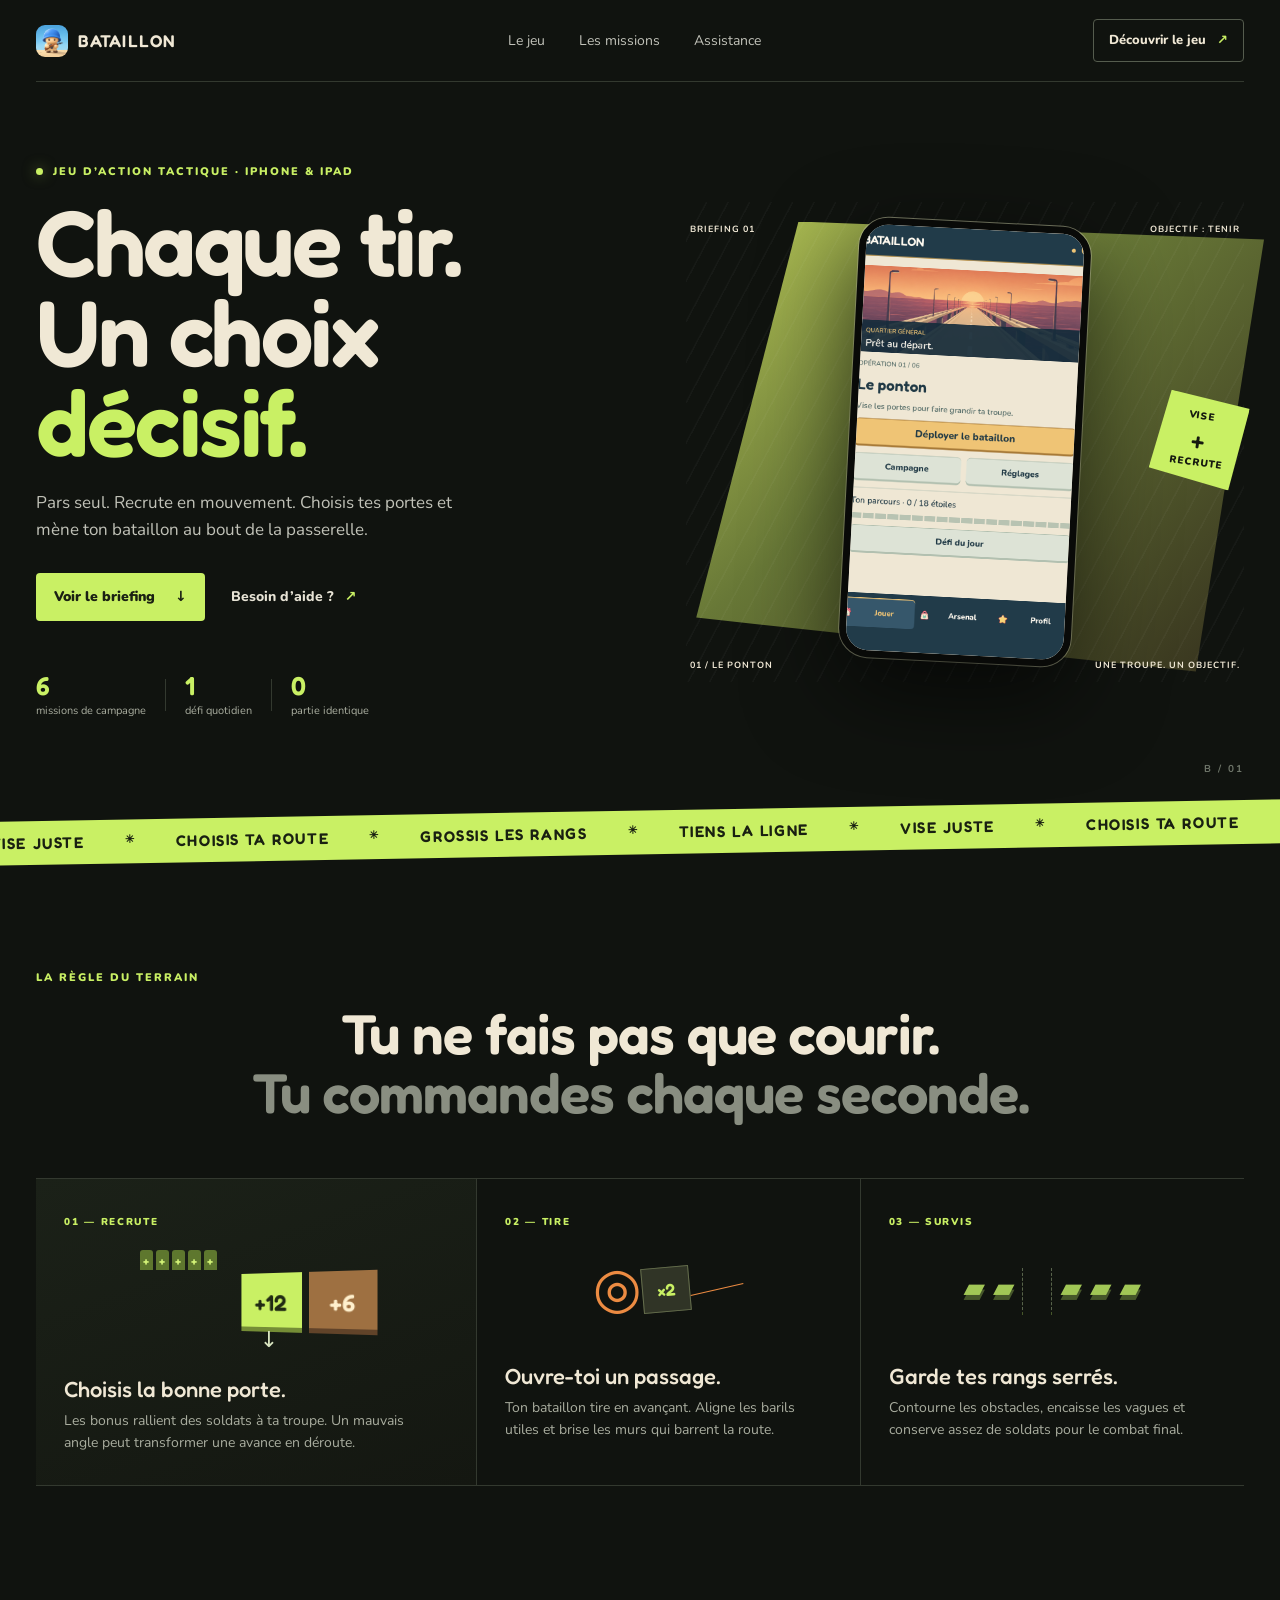
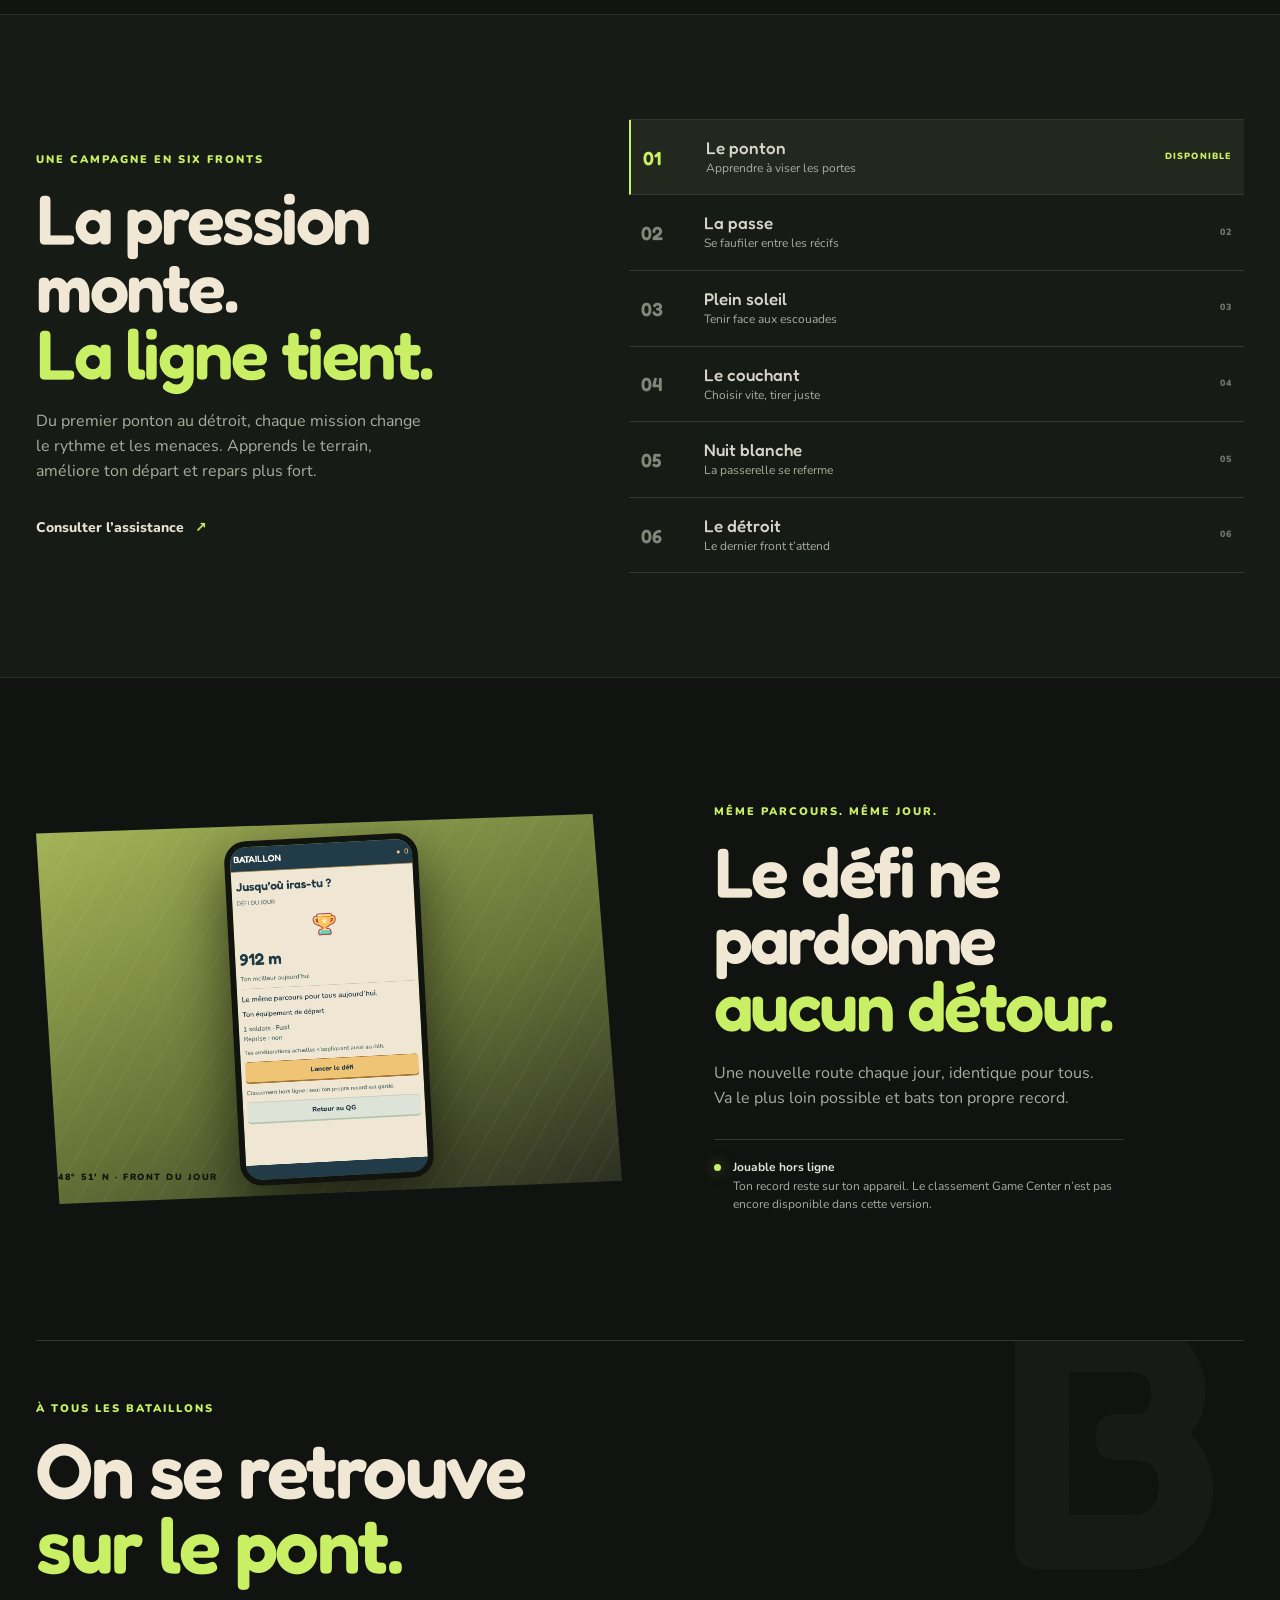
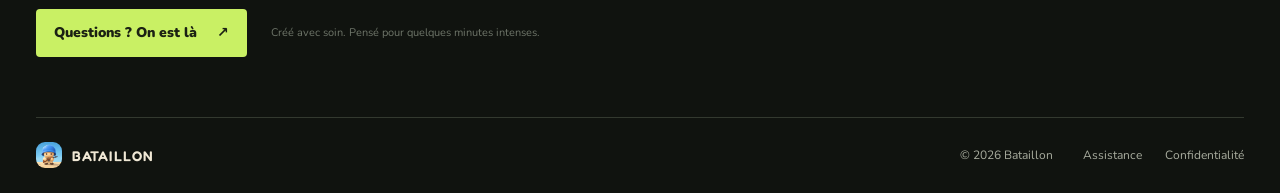
==== index.html @ bc26bb6e "Publie le site public Bataillon" ====
<!doctype html>
<html lang="fr">
<head>
  <meta charset="utf-8">
  <meta name="viewport" content="width=device-width, initial-scale=1">
  <meta name="theme-color" content="#10130f">
  <meta name="description" content="Bataillon : un jeu d’action tactique où chaque tir change la taille de ta troupe. Vise les portes, évite les murs et mène ton bataillon jusqu’au bout.">
  <title>Bataillon — Chaque tir compte</title>
  <link rel="icon" href="assets/icone.png">
  <link rel="stylesheet" href="styles.css">
</head>
<body>
  <header class="site-header wrap">
    <a class="brand" href="./" aria-label="Bataillon, accueil"><img src="assets/icone.png" alt=""><span>BATAILLON</span></a>
    <nav class="main-nav" aria-label="Navigation principale">
      <a href="#jeu">Le jeu</a><a href="#missions">Les missions</a><a href="assistance/">Assistance</a>
    </nav>
    <a class="nav-cta" href="#jeu">Découvrir le jeu <span aria-hidden="true">↗</span></a>
  </header>

  <main>
    <section class="hero wrap" aria-labelledby="hero-title">
      <div class="hero-copy">
        <p class="eyebrow"><span class="live-dot"></span> Jeu d’action tactique · iPhone & iPad</p>
        <h1 id="hero-title">Chaque tir.<br>Un choix <em>décisif.</em></h1>
        <p class="hero-intro">Pars seul. Recrute en mouvement. Choisis tes portes et mène ton bataillon au bout de la passerelle.</p>
        <div class="hero-actions"><a class="button button-primary" href="#jeu">Voir le briefing <span aria-hidden="true">↓</span></a><a class="text-link" href="assistance/">Besoin d’aide ? <span aria-hidden="true">↗</span></a></div>
        <div class="hero-stats" aria-label="Caractéristiques du jeu"><div><strong>6</strong><span>missions de campagne</span></div><i></i><div><strong>1</strong><span>défi quotidien</span></div><i></i><div><strong>0</strong><span>partie identique</span></div></div>
      </div>
      <div class="hero-art" aria-label="Aperçu du quartier général de Bataillon">
        <div class="art-backdrop"></div><div class="art-label"><span>BRIEFING 01</span><span>OBJECTIF : TENIR</span></div>
        <div class="phone-frame"><img src="assets/qg.png" alt="Écran du quartier général : mission, progression et bouton de déploiement"></div>
        <div class="art-stamp"><span>VISE</span><b>+</b><span>RECRUTE</span></div>
        <div class="art-caption"><span>01 / LE PONTON</span><span>UNE TROUPE. UN OBJECTIF.</span></div>
      </div>
      <span class="hero-index" aria-hidden="true">B / 01</span>
    </section>

    <section class="marquee" aria-label="Les mécaniques de Bataillon"><div class="marquee-track"><span>VISE JUSTE</span><b>✳</b><span>CHOISIS TA ROUTE</span><b>✳</b><span>GROSSIS LES RANGS</span><b>✳</b><span>TIENS LA LIGNE</span><b>✳</b><span>VISE JUSTE</span><b>✳</b><span>CHOISIS TA ROUTE</span><b>✳</b></div></section>

    <section class="game-section wrap" id="jeu">
      <div class="section-heading"><p class="eyebrow">La règle du terrain</p><h2>Tu ne fais pas que courir.<br><span>Tu commandes chaque seconde.</span></h2></div>
      <div class="mechanic-grid">
        <article class="mechanic mechanic-large"><span class="mechanic-number">01 — RECRUTE</span><div class="door-diagram" aria-hidden="true"><div class="soldier-row"><b>+</b><b>+</b><b>+</b><b>+</b><b>+</b></div><div class="door-pair"><span>+12</span><span>+6</span></div><div class="path-arrow">↓</div></div><h3>Choisis la bonne porte.</h3><p>Les bonus rallient des soldats à ta troupe. Un mauvais angle peut transformer une avance en déroute.</p></article>
        <article class="mechanic"><span class="mechanic-number">02 — TIRE</span><div class="target-illustration" aria-hidden="true"><div class="reticle">◎</div><div class="target-barrel">×2</div><span class="shot-line"></span></div><h3>Ouvre-toi un passage.</h3><p>Ton bataillon tire en avançant. Aligne les barils utiles et brise les murs qui barrent la route.</p></article>
        <article class="mechanic"><span class="mechanic-number">03 — SURVIS</span><div class="formation-illustration" aria-hidden="true"><span>▰</span><span>▰</span><span class="formation-gap"></span><span>▰</span><span>▰</span><span>▰</span></div><h3>Garde tes rangs serrés.</h3><p>Contourne les obstacles, encaisse les vagues et conserve assez de soldats pour le combat final.</p></article>
      </div>
    </section>

    <section class="campaign-section" id="missions">
      <div class="wrap campaign-layout"><div><p class="eyebrow">Une campagne en six fronts</p><h2>La pression monte.<br><em>La ligne tient.</em></h2><p class="campaign-lead">Du premier ponton au détroit, chaque mission change le rythme et les menaces. Apprends le terrain, améliore ton départ et repars plus fort.</p><a class="text-link" href="assistance/">Consulter l’assistance <span aria-hidden="true">↗</span></a></div>
        <ol class="mission-list"><li class="mission active"><span class="mission-count">01</span><span class="mission-info"><strong>Le ponton</strong><small>Apprendre à viser les portes</small></span><span class="mission-mark">DISPONIBLE</span></li><li class="mission"><span class="mission-count">02</span><span class="mission-info"><strong>La passe</strong><small>Se faufiler entre les récifs</small></span><span class="mission-mark">02</span></li><li class="mission"><span class="mission-count">03</span><span class="mission-info"><strong>Plein soleil</strong><small>Tenir face aux escouades</small></span><span class="mission-mark">03</span></li><li class="mission"><span class="mission-count">04</span><span class="mission-info"><strong>Le couchant</strong><small>Choisir vite, tirer juste</small></span><span class="mission-mark">04</span></li><li class="mission"><span class="mission-count">05</span><span class="mission-info"><strong>Nuit blanche</strong><small>La passerelle se referme</small></span><span class="mission-mark">05</span></li><li class="mission"><span class="mission-count">06</span><span class="mission-info"><strong>Le détroit</strong><small>Le dernier front t’attend</small></span><span class="mission-mark">06</span></li></ol>
      </div>
    </section>

    <section class="daily-section wrap"><div class="daily-art"><img src="assets/defi.png" alt="Préparation du défi quotidien de Bataillon"><span class="daily-coordinate">48° 51′ N · FRONT DU JOUR</span></div><div class="daily-copy"><p class="eyebrow">Même parcours. Même jour.</p><h2>Le défi ne pardonne<br><em>aucun détour.</em></h2><p>Une nouvelle route chaque jour, identique pour tous. Va le plus loin possible et bats ton propre record.</p><div class="offline-note"><span class="status-mark"></span><span><strong>Jouable hors ligne</strong><br>Ton record reste sur ton appareil. Le classement Game Center n’est pas encore disponible dans cette version.</span></div></div></section>

    <section class="closing wrap"><p class="eyebrow">À tous les bataillons</p><h2>On se retrouve<br><em>sur le pont.</em></h2><div class="closing-links"><a class="button button-primary" href="assistance/">Questions ? On est là <span aria-hidden="true">↗</span></a><span>Créé avec soin. Pensé pour quelques minutes intenses.</span></div><div class="closing-mark" aria-hidden="true">B</div></section>
  </main>

  <footer class="site-footer wrap"><a class="brand" href="./"><img src="assets/icone.png" alt=""><span>BATAILLON</span></a><span class="copyright">© <span id="year">2026</span> Bataillon</span><nav aria-label="Liens légaux"><a href="assistance/">Assistance</a><a href="confidentialite/">Confidentialité</a></nav></footer>
  <script>document.getElementById('year').textContent=new Date().getFullYear();</script>
</body>
</html>
---- styles.css ----
@font-face{font-family:Fredoka;src:url('assets/Fredoka.ttf') format('truetype');font-display:swap} @font-face{font-family:Nunito;src:url('assets/Nunito.ttf') format('truetype');font-display:swap}
:root{color-scheme:dark;--bg:#10130f;--panel:#191d17;--panel-2:#22271f;--cream:#f0e8d5;--muted:#a9ad9f;--dim:#6e7569;--lime:#c9f064;--orange:#ec8b42;--line:#33392f;--display:Fredoka,'Arial Rounded MT Bold',sans-serif;--body:Nunito,system-ui,sans-serif}*{box-sizing:border-box}html{scroll-behavior:smooth;scroll-padding-top:90px}body{margin:0;background:var(--bg);color:var(--cream);font:16px/1.55 var(--body);overflow-x:hidden}a{color:inherit;text-decoration:none}img{max-width:100%;display:block}.wrap{width:min(1240px,calc(100% - 72px));margin-inline:auto}.site-header{height:82px;display:flex;align-items:center;justify-content:space-between;border-bottom:1px solid var(--line)}.brand{display:inline-flex;gap:10px;align-items:center;font:600 17px var(--display);letter-spacing:1.1px}.brand img{width:32px;height:32px;object-fit:cover;border-radius:9px}.main-nav{display:flex;gap:34px;color:#c1c2b9;font-size:14px}.main-nav a,.site-footer nav a{transition:color .18s}.main-nav a:hover,.site-footer nav a:hover{color:var(--lime)}.nav-cta{border:1px solid #555c4e;border-radius:4px;padding:10px 15px;font-size:13px;font-weight:800}.nav-cta span,.text-link span{color:var(--lime);padding-left:7px}.hero{min-height:640px;padding-block:70px 80px;position:relative;display:grid;grid-template-columns:1fr .92fr;align-items:center;gap:44px}.hero-copy{position:relative;z-index:2;padding-block:12px}.eyebrow{margin:0 0 18px;color:var(--lime);font-size:11px;line-height:1.4;font-weight:900;letter-spacing:2px;text-transform:uppercase;display:flex;align-items:center;gap:10px}.live-dot,.status-mark{width:7px;height:7px;border-radius:50%;display:inline-block;background:var(--lime);box-shadow:0 0 14px #c9f06480}.hero h1,.campaign-layout h2,.daily-copy h2,.closing h2{margin:0;font:600 clamp(60px,7.3vw,100px)/.96 var(--display);letter-spacing:-2.5px}.hero h1 em,.campaign-layout h2 em,.daily-copy h2 em,.closing h2 em{color:var(--lime);font-style:normal}.hero-intro{max-width:460px;margin:24px 0 0;color:#c1c2b8;font-size:17px}.hero-actions{display:flex;align-items:center;gap:26px;margin-top:30px}.button{min-height:48px;padding:0 18px;display:inline-flex;align-items:center;justify-content:center;gap:20px;border-radius:4px;font-weight:900;font-size:14px;transition:transform .18s,background .18s}.button:active,.nav-cta:active{transform:translateY(1px) scale(.99)}.button-primary{background:var(--lime);color:#1b2113}.button-primary:hover{background:#dcff86}.text-link{font-size:14px;font-weight:800;color:#e7e3d5}.hero-stats{display:flex;align-items:center;gap:19px;margin-top:49px}.hero-stats div{display:grid;gap:1px}.hero-stats strong{font:600 26px var(--display);color:var(--lime)}.hero-stats span{font-size:11px;color:var(--muted)}.hero-stats i{height:32px;width:1px;background:var(--line)}.hero-art{height:480px;position:relative;isolation:isolate;display:grid;place-items:center}.art-backdrop{position:absolute;inset:20px -20px 10px 10px;background:linear-gradient(138deg,#b8c857 0%,#687837 42%,#342f1d 100%);clip-path:polygon(18% 0,100% 4%,88% 100%,0 88%);z-index:-2}.hero-art:before{content:'';position:absolute;inset:0;background:repeating-linear-gradient(118deg,transparent 0 17px,#ffffff08 18px 19px);z-index:-1}.phone-frame{width:232px;height:440px;border:7px solid #090a08;border-radius:29px;overflow:hidden;transform:rotate(3deg);background:#efe8d7;box-shadow:0 30px 90px #0009,0 0 0 1px #d4d6af88}.phone-frame img{width:100%;height:100%;object-fit:cover;object-position:top}.art-label,.art-caption{position:absolute;left:4px;right:4px;display:flex;justify-content:space-between;font:700 9px/1 var(--body);letter-spacing:1px}.art-label{top:23px}.art-caption{bottom:12px}.art-stamp{position:absolute;right:-1px;top:40%;width:92px;height:92px;background:var(--lime);color:#15190f;transform:rotate(8deg);clip-path:polygon(13% 0,100% 9%,89% 100%,0 87%);display:grid;place-content:center;text-align:center;font-size:10px;font-weight:900;letter-spacing:1px}.art-stamp b{font:500 26px var(--display);line-height:1.2}.hero-index{position:absolute;bottom:35px;right:0;font:700 10px var(--body);letter-spacing:2px;color:var(--dim)}.marquee{overflow:hidden;background:var(--lime);color:#192011;padding:12px 0;transform:rotate(-1deg) scale(1.02)}.marquee-track{display:flex;justify-content:space-around;min-width:1000px;gap:35px;white-space:nowrap;font:600 15px var(--display);letter-spacing:1.4px}.marquee-track b{font-size:11px}.game-section{padding-block:116px 128px}.section-heading{text-align:center;margin-bottom:56px}.section-heading h2{margin:0;font:600 clamp(34px,5vw,56px)/1.06 var(--display);letter-spacing:-1px}.section-heading h2 span{color:#898e81}.mechanic-grid{display:grid;grid-template-columns:1.15fr 1fr 1fr;border-top:1px solid var(--line);border-bottom:1px solid var(--line)}.mechanic{padding:29px 28px 31px;border-right:1px solid var(--line);min-height:300px}.mechanic:last-child{border-right:0}.mechanic-large{background:linear-gradient(160deg,#1b2118,#141711)}.mechanic-number{color:var(--lime);font-size:10px;font-weight:900;letter-spacing:1.7px}.mechanic h3{font:500 22px/1.2 var(--display);margin:18px 0 8px}.mechanic p{margin:0;color:var(--muted);font-size:14px;max-width:340px}.door-diagram{height:112px;position:relative;display:flex;align-items:center;justify-content:center;gap:20px;margin:13px 0}.soldier-row{display:flex;gap:3px;align-self:flex-start;margin-top:4px}.soldier-row b{width:13px;height:20px;display:grid;place-items:center;background:#5e772e;color:#d1f176;font:600 12px var(--display);border-radius:3px 3px 0 0}.door-pair{height:61px;width:136px;display:flex;gap:7px;transform:perspective(90px) rotateY(-5deg)}.door-pair span{flex:1;display:grid;place-items:center;background:#c9f064;color:#202a13;font:600 23px var(--display);box-shadow:inset 0 -5px #758d36}.door-pair span+span{background:#9e7041;color:#fff0cd;box-shadow:inset 0 -5px #614329}.path-arrow{position:absolute;bottom:1px;left:51%;font-size:22px;color:#d9e5c0}.target-illustration{height:112px;display:flex;align-items:center;justify-content:center;position:relative}.reticle{font-size:56px;color:var(--orange)}.target-barrel{background:#303426;border:1px solid #646d4c;padding:11px 14px;color:var(--lime);font:600 17px var(--display);transform:rotate(-5deg)}.shot-line{width:54px;height:1px;background:var(--orange);transform:rotate(-13deg)}.formation-illustration{height:112px;display:flex;gap:8px;align-items:center;justify-content:center;color:#a1c756;font-size:28px}.formation-illustration span{filter:drop-shadow(0 5px 0 #46572a)}.formation-illustration .formation-gap{width:30px;height:42px;border-inline:1px dashed #58634c}.campaign-section{background:#171b15;border-block:1px solid #2b3026;padding-block:104px}.campaign-layout{display:grid;grid-template-columns:.9fr 1.1fr;gap:90px;align-items:center}.campaign-layout h2,.daily-copy h2{font-size:clamp(46px,5.7vw,70px)}.campaign-lead,.daily-copy>p:not(.eyebrow){max-width:400px;color:var(--muted);margin:22px 0}.campaign-layout .text-link{display:inline-block;margin-top:12px}.mission-list{list-style:none;margin:0;padding:0;border-top:1px solid var(--line)}.mission{display:grid;grid-template-columns:48px 1fr auto;align-items:center;gap:15px;padding:17px 12px;border-bottom:1px solid var(--line);color:#d6d4c8}.mission.active{background:#22281d;border-left:2px solid var(--lime)}.mission-count{font:600 19px var(--display);color:#818779}.mission.active .mission-count{color:var(--lime)}.mission-info{display:grid;gap:1px}.mission-info strong{font:500 17px var(--display)}.mission-info small{color:var(--muted);font-size:12px}.mission-mark{font-size:9px;font-weight:900;letter-spacing:1.1px;color:var(--dim)}.mission.active .mission-mark{color:var(--lime)}.daily-section{padding-block:126px;display:grid;grid-template-columns:1.05fr .95fr;gap:92px;align-items:center}.daily-art{height:390px;position:relative;background:linear-gradient(155deg,#a8b759,#687438 55%,#292a20);display:grid;place-items:center;overflow:hidden;clip-path:polygon(0 5%,95% 0,100% 94%,4% 100%)}.daily-art:before{content:'';position:absolute;inset:0;background:repeating-linear-gradient(120deg,transparent 0 21px,#ffffff0b 22px 23px)}.daily-art img{height:345px;width:194px;object-fit:cover;object-position:top;border:6px solid #11130e;border-radius:22px;transform:rotate(-3deg);box-shadow:0 22px 60px #0009}.daily-coordinate{position:absolute;left:22px;bottom:19px;color:#11160b;font-size:9px;font-weight:900;letter-spacing:1.5px}.daily-copy .offline-note{display:flex;gap:12px;max-width:410px;margin-top:28px;border-top:1px solid var(--line);padding-top:18px;font-size:12px;color:var(--muted)}.offline-note .status-mark{flex:none;margin-top:6px}.offline-note strong{color:#e3e2d8}.closing{position:relative;min-height:330px;overflow:hidden;padding-block:60px;border-top:1px solid var(--line)}.closing .eyebrow{margin-bottom:16px}.closing h2{font-size:clamp(48px,6.4vw,78px)}.closing-links{display:flex;align-items:center;gap:24px;margin-top:27px}.closing-links>span{font-size:11px;color:var(--dim)}.closing-mark{position:absolute;right:20px;top:-70px;font:600 360px/.9 var(--display);color:#ffffff08;pointer-events:none}.site-footer{min-height:76px;border-top:1px solid var(--line);display:flex;align-items:center;justify-content:space-between;color:var(--muted);font-size:12px}.site-footer .brand{color:var(--cream);font-size:14px}.site-footer .brand img{width:26px;height:26px}.site-footer nav{display:flex;gap:23px}.copyright{margin-left:auto;margin-right:30px}
@media(max-width:900px){.wrap{width:min(100% - 44px,680px)}.hero{grid-template-columns:1fr .8fr;gap:18px;min-height:570px;padding-block:62px}.hero h1{font-size:clamp(54px,9vw,80px)}.hero-art{height:410px}.phone-frame{height:385px;width:204px}.campaign-layout,.daily-section{gap:42px}.mechanic{padding-inline:18px}}
@media(max-width:640px){.wrap{width:calc(100% - 36px)}.site-header{height:70px}.brand{font-size:15px}.brand img{width:29px;height:29px}.main-nav{display:none}.nav-cta{padding:9px 11px;font-size:11px}.hero{grid-template-columns:1fr;gap:28px;padding-block:52px 60px}.hero h1{font-size:clamp(61px,14vw,85px)}.hero-intro{font-size:15px;max-width:370px}.hero-stats{margin-top:33px;gap:13px}.hero-stats strong{font-size:23px}.hero-stats span{font-size:9px}.hero-art{height:355px;margin-inline:4px 12px}.phone-frame{height:334px;width:176px;border-width:6px;border-radius:23px}.art-backdrop{inset:13px -8px 8px}.art-stamp{width:76px;height:76px;right:-7px}.art-label,.art-caption{font-size:8px}.hero-index{bottom:13px}.marquee{padding:10px 0}.marquee-track{justify-content:flex-start;gap:23px;font-size:13px}.game-section{padding-block:84px 88px}.section-heading{text-align:left;margin-bottom:34px}.section-heading h2{font-size:39px}.mechanic-grid{grid-template-columns:1fr;border-bottom:0}.mechanic{min-height:0;border-right:0;border-bottom:1px solid var(--line);padding:22px 20px}.mechanic-large{margin-bottom:0}.door-diagram,.target-illustration,.formation-illustration{height:90px;margin:8px 0}.mechanic h3{margin-top:12px}.campaign-section{padding-block:74px}.campaign-layout,.daily-section{grid-template-columns:1fr;gap:38px}.campaign-layout h2,.daily-copy h2{font-size:53px}.campaign-lead{font-size:14px}.mission{grid-template-columns:37px 1fr auto;gap:9px;padding:14px 7px}.mission-info strong{font-size:15px}.mission-info small{font-size:10px}.mission-mark{font-size:8px}.daily-section{padding-block:77px}.daily-art{height:340px}.daily-art img{height:300px;width:169px}.daily-copy>p:not(.eyebrow){font-size:14px}.closing{min-height:290px;padding-block:48px}.closing h2{font-size:60px}.closing-links{align-items:flex-start;flex-direction:column;gap:12px}.closing-mark{font-size:240px;right:-10px;top:6px}.site-footer{padding-block:17px;display:grid;grid-template-columns:1fr auto;gap:13px}.copyright{grid-column:1;grid-row:2;margin:0}.site-footer nav{grid-column:2;grid-row:1/3;flex-direction:column;gap:8px;text-align:right}}
@media(prefers-reduced-motion:reduce){html{scroll-behavior:auto}*,*:before,*:after{transition-duration:.01ms!important;animation-duration:.01ms!important}}
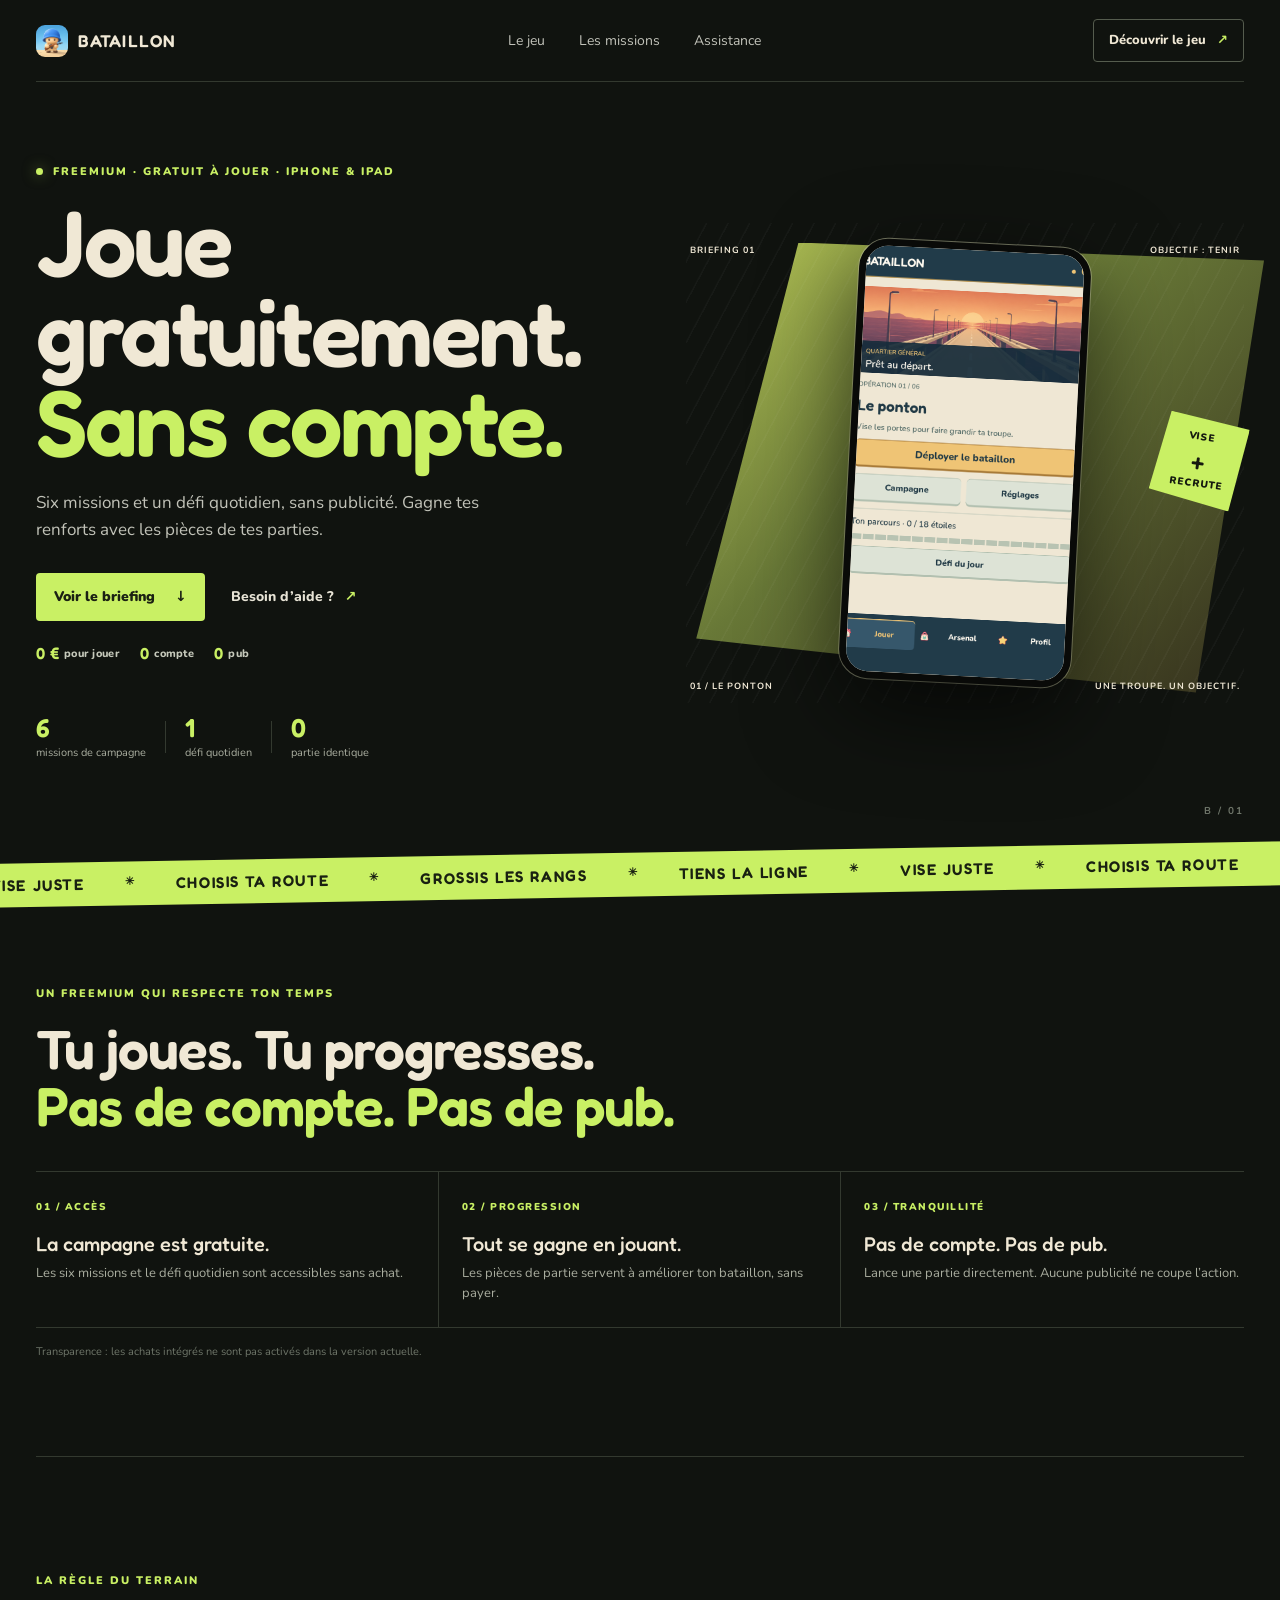
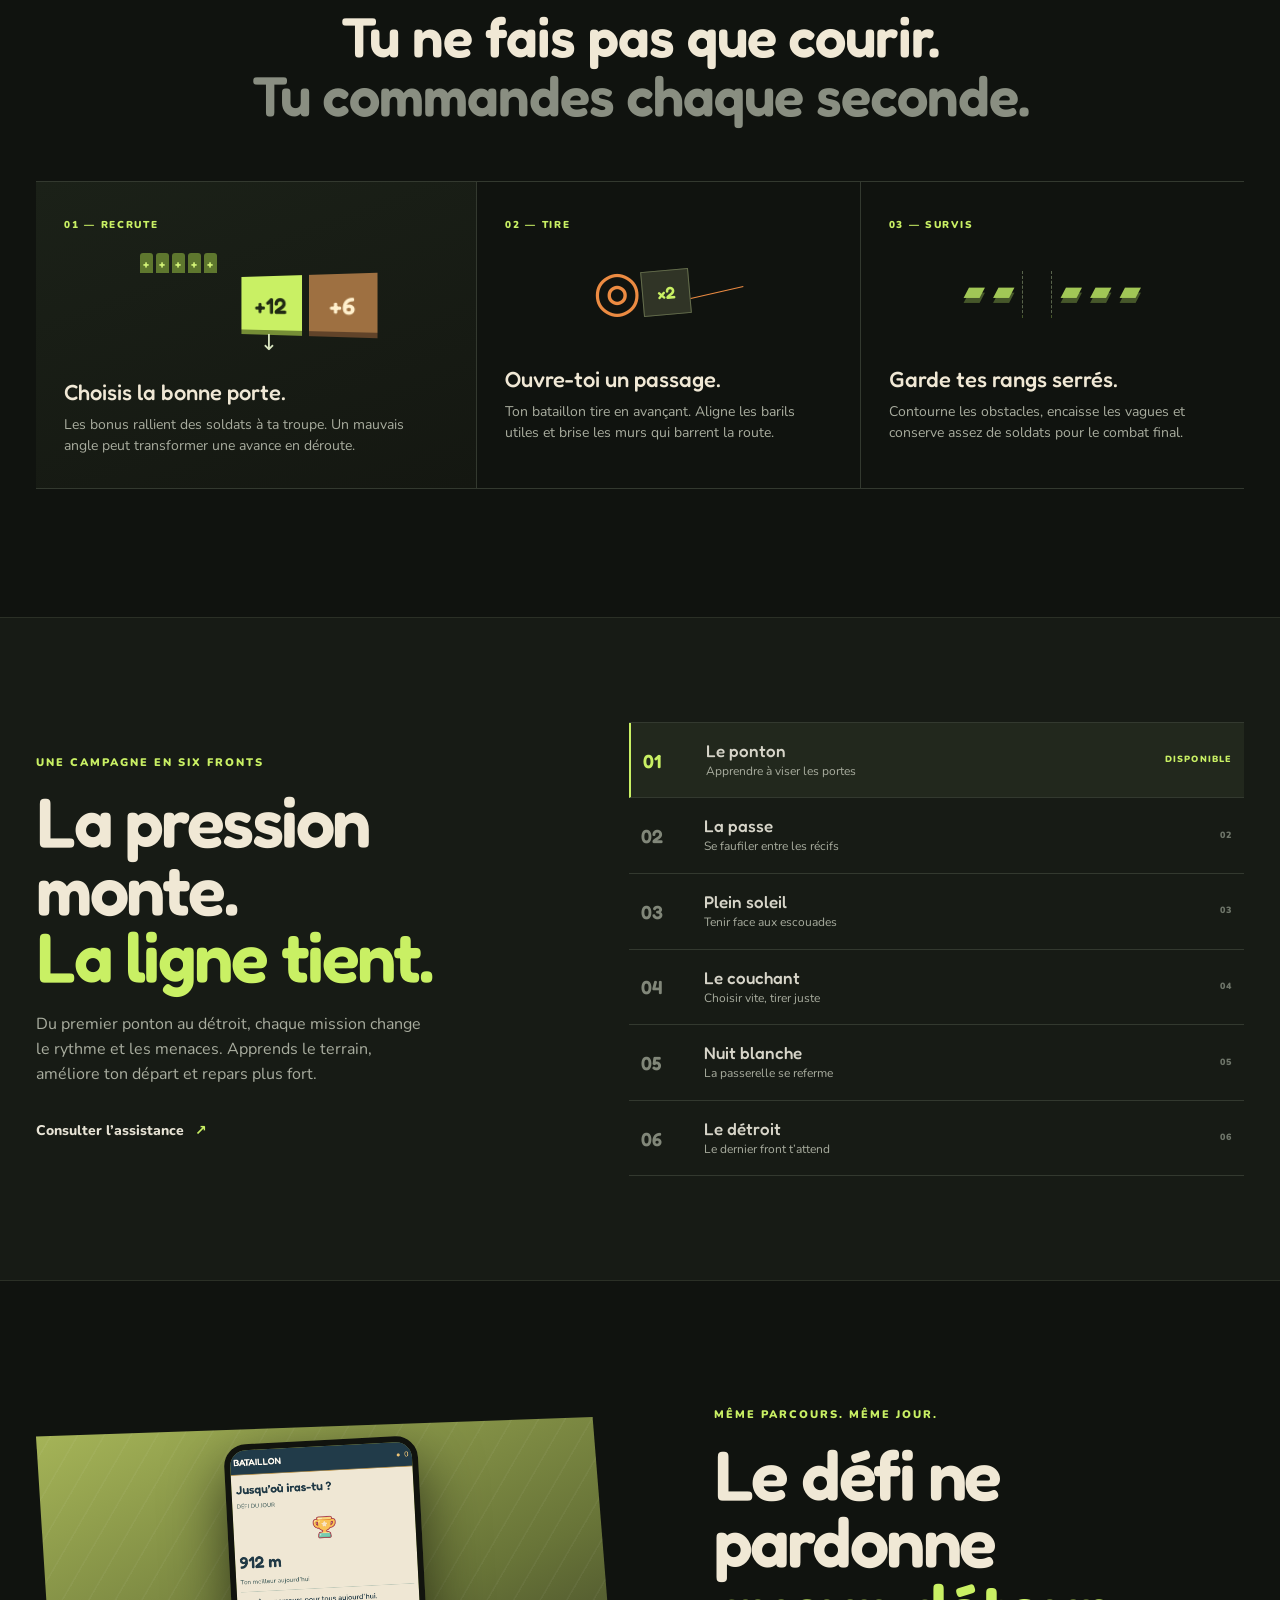
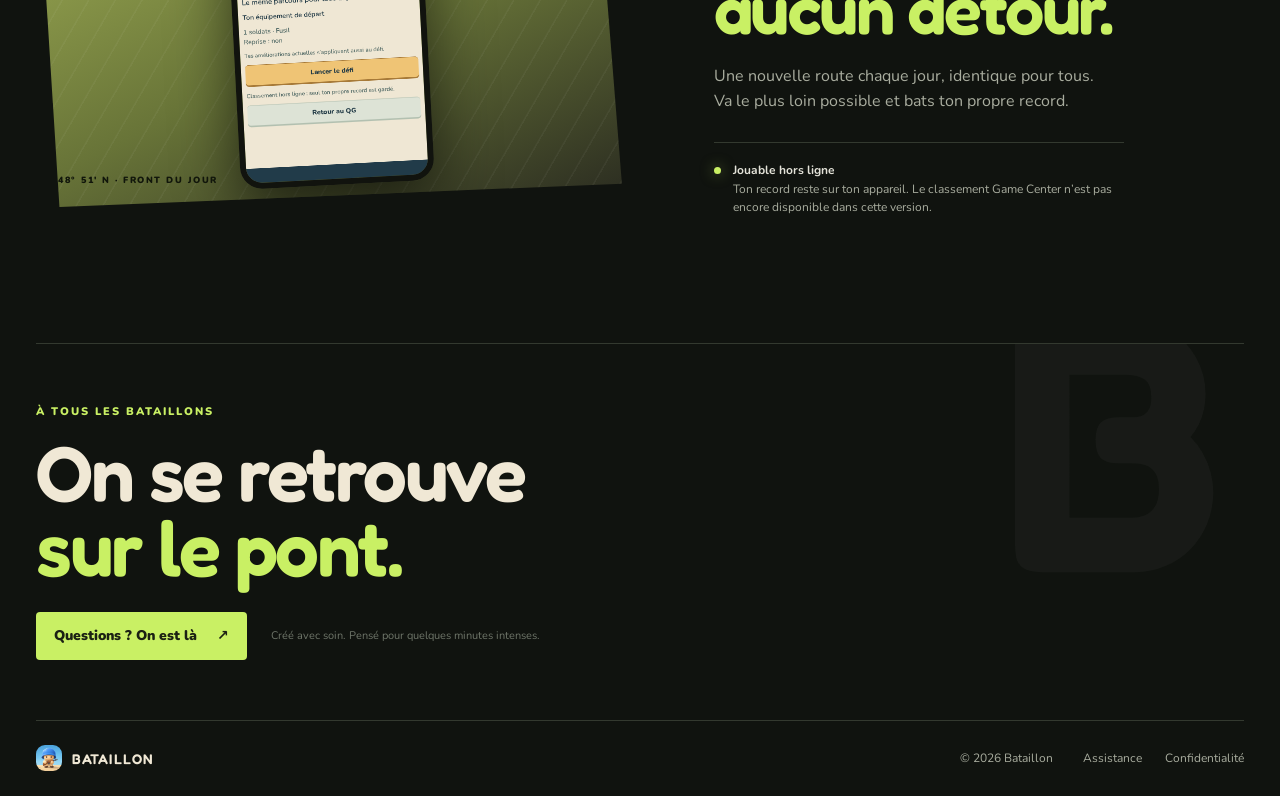
==== commit 0983c155: "Met en avant le freemium sans compte et sans pub" ====
--- a/index.html
+++ b/index.html
@@ -4,8 +4,8 @@
   <meta charset="utf-8">
   <meta name="viewport" content="width=device-width, initial-scale=1">
   <meta name="theme-color" content="#10130f">
-  <meta name="description" content="Bataillon : un jeu d’action tactique où chaque tir change la taille de ta troupe. Vise les portes, évite les murs et mène ton bataillon jusqu’au bout.">
-  <title>Bataillon — Chaque tir compte</title>
+  <meta name="description" content="Bataillon est un jeu freemium gratuit a jouer, sans compte ni publicite. Recrute ta troupe, vise les portes et mene-la au bout de la passerelle.">
+  <title>Bataillon | Freemium sans compte ni pub</title>
   <link rel="icon" href="assets/icone.png">
   <link rel="stylesheet" href="styles.css">
 </head>
@@ -21,10 +21,11 @@
   <main>
     <section class="hero wrap" aria-labelledby="hero-title">
       <div class="hero-copy">
-        <p class="eyebrow"><span class="live-dot"></span> Jeu d’action tactique · iPhone & iPad</p>
-        <h1 id="hero-title">Chaque tir.<br>Un choix <em>décisif.</em></h1>
-        <p class="hero-intro">Pars seul. Recrute en mouvement. Choisis tes portes et mène ton bataillon au bout de la passerelle.</p>
+        <p class="eyebrow"><span class="live-dot"></span> FREEMIUM &middot; GRATUIT &Agrave; JOUER &middot; iPhone &amp; iPad</p>
+        <h1 id="hero-title">Joue gratuitement.<br><em>Sans compte.</em></h1>
+        <p class="hero-intro">Six missions et un d&eacute;fi quotidien, sans publicit&eacute;. Gagne tes renforts avec les pi&egrave;ces de tes parties.</p>
         <div class="hero-actions"><a class="button button-primary" href="#jeu">Voir le briefing <span aria-hidden="true">↓</span></a><a class="text-link" href="assistance/">Besoin d’aide ? <span aria-hidden="true">↗</span></a></div>
+        <div class="hero-features" aria-label="Le modele Bataillon"><span><b>0 &euro;</b> pour jouer</span><span><b>0</b> compte</span><span><b>0</b> pub</span></div>
         <div class="hero-stats" aria-label="Caractéristiques du jeu"><div><strong>6</strong><span>missions de campagne</span></div><i></i><div><strong>1</strong><span>défi quotidien</span></div><i></i><div><strong>0</strong><span>partie identique</span></div></div>
       </div>
       <div class="hero-art" aria-label="Aperçu du quartier général de Bataillon">
@@ -37,6 +38,12 @@
     </section>
 
     <section class="marquee" aria-label="Les mécaniques de Bataillon"><div class="marquee-track"><span>VISE JUSTE</span><b>✳</b><span>CHOISIS TA ROUTE</span><b>✳</b><span>GROSSIS LES RANGS</span><b>✳</b><span>TIENS LA LIGNE</span><b>✳</b><span>VISE JUSTE</span><b>✳</b><span>CHOISIS TA ROUTE</span><b>✳</b></div></section>
+
+    <section class="freemium-section wrap" aria-labelledby="freemium-title">
+      <div class="freemium-heading"><p class="eyebrow">Un freemium qui respecte ton temps</p><h2 id="freemium-title">Tu joues. Tu progresses.<br><em>Pas de compte. Pas de pub.</em></h2></div>
+      <div class="freemium-points"><article><span>01 / ACC&Egrave;S</span><h3>La campagne est gratuite.</h3><p>Les six missions et le d&eacute;fi quotidien sont accessibles sans achat.</p></article><article><span>02 / PROGRESSION</span><h3>Tout se gagne en jouant.</h3><p>Les pi&egrave;ces de partie servent &agrave; am&eacute;liorer ton bataillon, sans payer.</p></article><article><span>03 / TRANQUILLIT&Eacute;</span><h3>Pas de compte. Pas de pub.</h3><p>Lance une partie directement. Aucune publicit&eacute; ne coupe l&rsquo;action.</p></article></div>
+      <p class="freemium-note">Transparence : les achats int&eacute;gr&eacute;s ne sont pas activ&eacute;s dans la version actuelle.</p>
+    </section>
 
     <section class="game-section wrap" id="jeu">
       <div class="section-heading"><p class="eyebrow">La règle du terrain</p><h2>Tu ne fais pas que courir.<br><span>Tu commandes chaque seconde.</span></h2></div>
--- a/styles.css
+++ b/styles.css
@@ -1,5 +1,5 @@
 @font-face{font-family:Fredoka;src:url('assets/Fredoka.ttf') format('truetype');font-display:swap} @font-face{font-family:Nunito;src:url('assets/Nunito.ttf') format('truetype');font-display:swap}
-:root{color-scheme:dark;--bg:#10130f;--panel:#191d17;--panel-2:#22271f;--cream:#f0e8d5;--muted:#a9ad9f;--dim:#6e7569;--lime:#c9f064;--orange:#ec8b42;--line:#33392f;--display:Fredoka,'Arial Rounded MT Bold',sans-serif;--body:Nunito,system-ui,sans-serif}*{box-sizing:border-box}html{scroll-behavior:smooth;scroll-padding-top:90px}body{margin:0;background:var(--bg);color:var(--cream);font:16px/1.55 var(--body);overflow-x:hidden}a{color:inherit;text-decoration:none}img{max-width:100%;display:block}.wrap{width:min(1240px,calc(100% - 72px));margin-inline:auto}.site-header{height:82px;display:flex;align-items:center;justify-content:space-between;border-bottom:1px solid var(--line)}.brand{display:inline-flex;gap:10px;align-items:center;font:600 17px var(--display);letter-spacing:1.1px}.brand img{width:32px;height:32px;object-fit:cover;border-radius:9px}.main-nav{display:flex;gap:34px;color:#c1c2b9;font-size:14px}.main-nav a,.site-footer nav a{transition:color .18s}.main-nav a:hover,.site-footer nav a:hover{color:var(--lime)}.nav-cta{border:1px solid #555c4e;border-radius:4px;padding:10px 15px;font-size:13px;font-weight:800}.nav-cta span,.text-link span{color:var(--lime);padding-left:7px}.hero{min-height:640px;padding-block:70px 80px;position:relative;display:grid;grid-template-columns:1fr .92fr;align-items:center;gap:44px}.hero-copy{position:relative;z-index:2;padding-block:12px}.eyebrow{margin:0 0 18px;color:var(--lime);font-size:11px;line-height:1.4;font-weight:900;letter-spacing:2px;text-transform:uppercase;display:flex;align-items:center;gap:10px}.live-dot,.status-mark{width:7px;height:7px;border-radius:50%;display:inline-block;background:var(--lime);box-shadow:0 0 14px #c9f06480}.hero h1,.campaign-layout h2,.daily-copy h2,.closing h2{margin:0;font:600 clamp(60px,7.3vw,100px)/.96 var(--display);letter-spacing:-2.5px}.hero h1 em,.campaign-layout h2 em,.daily-copy h2 em,.closing h2 em{color:var(--lime);font-style:normal}.hero-intro{max-width:460px;margin:24px 0 0;color:#c1c2b8;font-size:17px}.hero-actions{display:flex;align-items:center;gap:26px;margin-top:30px}.button{min-height:48px;padding:0 18px;display:inline-flex;align-items:center;justify-content:center;gap:20px;border-radius:4px;font-weight:900;font-size:14px;transition:transform .18s,background .18s}.button:active,.nav-cta:active{transform:translateY(1px) scale(.99)}.button-primary{background:var(--lime);color:#1b2113}.button-primary:hover{background:#dcff86}.text-link{font-size:14px;font-weight:800;color:#e7e3d5}.hero-stats{display:flex;align-items:center;gap:19px;margin-top:49px}.hero-stats div{display:grid;gap:1px}.hero-stats strong{font:600 26px var(--display);color:var(--lime)}.hero-stats span{font-size:11px;color:var(--muted)}.hero-stats i{height:32px;width:1px;background:var(--line)}.hero-art{height:480px;position:relative;isolation:isolate;display:grid;place-items:center}.art-backdrop{position:absolute;inset:20px -20px 10px 10px;background:linear-gradient(138deg,#b8c857 0%,#687837 42%,#342f1d 100%);clip-path:polygon(18% 0,100% 4%,88% 100%,0 88%);z-index:-2}.hero-art:before{content:'';position:absolute;inset:0;background:repeating-linear-gradient(118deg,transparent 0 17px,#ffffff08 18px 19px);z-index:-1}.phone-frame{width:232px;height:440px;border:7px solid #090a08;border-radius:29px;overflow:hidden;transform:rotate(3deg);background:#efe8d7;box-shadow:0 30px 90px #0009,0 0 0 1px #d4d6af88}.phone-frame img{width:100%;height:100%;object-fit:cover;object-position:top}.art-label,.art-caption{position:absolute;left:4px;right:4px;display:flex;justify-content:space-between;font:700 9px/1 var(--body);letter-spacing:1px}.art-label{top:23px}.art-caption{bottom:12px}.art-stamp{position:absolute;right:-1px;top:40%;width:92px;height:92px;background:var(--lime);color:#15190f;transform:rotate(8deg);clip-path:polygon(13% 0,100% 9%,89% 100%,0 87%);display:grid;place-content:center;text-align:center;font-size:10px;font-weight:900;letter-spacing:1px}.art-stamp b{font:500 26px var(--display);line-height:1.2}.hero-index{position:absolute;bottom:35px;right:0;font:700 10px var(--body);letter-spacing:2px;color:var(--dim)}.marquee{overflow:hidden;background:var(--lime);color:#192011;padding:12px 0;transform:rotate(-1deg) scale(1.02)}.marquee-track{display:flex;justify-content:space-around;min-width:1000px;gap:35px;white-space:nowrap;font:600 15px var(--display);letter-spacing:1.4px}.marquee-track b{font-size:11px}.game-section{padding-block:116px 128px}.section-heading{text-align:center;margin-bottom:56px}.section-heading h2{margin:0;font:600 clamp(34px,5vw,56px)/1.06 var(--display);letter-spacing:-1px}.section-heading h2 span{color:#898e81}.mechanic-grid{display:grid;grid-template-columns:1.15fr 1fr 1fr;border-top:1px solid var(--line);border-bottom:1px solid var(--line)}.mechanic{padding:29px 28px 31px;border-right:1px solid var(--line);min-height:300px}.mechanic:last-child{border-right:0}.mechanic-large{background:linear-gradient(160deg,#1b2118,#141711)}.mechanic-number{color:var(--lime);font-size:10px;font-weight:900;letter-spacing:1.7px}.mechanic h3{font:500 22px/1.2 var(--display);margin:18px 0 8px}.mechanic p{margin:0;color:var(--muted);font-size:14px;max-width:340px}.door-diagram{height:112px;position:relative;display:flex;align-items:center;justify-content:center;gap:20px;margin:13px 0}.soldier-row{display:flex;gap:3px;align-self:flex-start;margin-top:4px}.soldier-row b{width:13px;height:20px;display:grid;place-items:center;background:#5e772e;color:#d1f176;font:600 12px var(--display);border-radius:3px 3px 0 0}.door-pair{height:61px;width:136px;display:flex;gap:7px;transform:perspective(90px) rotateY(-5deg)}.door-pair span{flex:1;display:grid;place-items:center;background:#c9f064;color:#202a13;font:600 23px var(--display);box-shadow:inset 0 -5px #758d36}.door-pair span+span{background:#9e7041;color:#fff0cd;box-shadow:inset 0 -5px #614329}.path-arrow{position:absolute;bottom:1px;left:51%;font-size:22px;color:#d9e5c0}.target-illustration{height:112px;display:flex;align-items:center;justify-content:center;position:relative}.reticle{font-size:56px;color:var(--orange)}.target-barrel{background:#303426;border:1px solid #646d4c;padding:11px 14px;color:var(--lime);font:600 17px var(--display);transform:rotate(-5deg)}.shot-line{width:54px;height:1px;background:var(--orange);transform:rotate(-13deg)}.formation-illustration{height:112px;display:flex;gap:8px;align-items:center;justify-content:center;color:#a1c756;font-size:28px}.formation-illustration span{filter:drop-shadow(0 5px 0 #46572a)}.formation-illustration .formation-gap{width:30px;height:42px;border-inline:1px dashed #58634c}.campaign-section{background:#171b15;border-block:1px solid #2b3026;padding-block:104px}.campaign-layout{display:grid;grid-template-columns:.9fr 1.1fr;gap:90px;align-items:center}.campaign-layout h2,.daily-copy h2{font-size:clamp(46px,5.7vw,70px)}.campaign-lead,.daily-copy>p:not(.eyebrow){max-width:400px;color:var(--muted);margin:22px 0}.campaign-layout .text-link{display:inline-block;margin-top:12px}.mission-list{list-style:none;margin:0;padding:0;border-top:1px solid var(--line)}.mission{display:grid;grid-template-columns:48px 1fr auto;align-items:center;gap:15px;padding:17px 12px;border-bottom:1px solid var(--line);color:#d6d4c8}.mission.active{background:#22281d;border-left:2px solid var(--lime)}.mission-count{font:600 19px var(--display);color:#818779}.mission.active .mission-count{color:var(--lime)}.mission-info{display:grid;gap:1px}.mission-info strong{font:500 17px var(--display)}.mission-info small{color:var(--muted);font-size:12px}.mission-mark{font-size:9px;font-weight:900;letter-spacing:1.1px;color:var(--dim)}.mission.active .mission-mark{color:var(--lime)}.daily-section{padding-block:126px;display:grid;grid-template-columns:1.05fr .95fr;gap:92px;align-items:center}.daily-art{height:390px;position:relative;background:linear-gradient(155deg,#a8b759,#687438 55%,#292a20);display:grid;place-items:center;overflow:hidden;clip-path:polygon(0 5%,95% 0,100% 94%,4% 100%)}.daily-art:before{content:'';position:absolute;inset:0;background:repeating-linear-gradient(120deg,transparent 0 21px,#ffffff0b 22px 23px)}.daily-art img{height:345px;width:194px;object-fit:cover;object-position:top;border:6px solid #11130e;border-radius:22px;transform:rotate(-3deg);box-shadow:0 22px 60px #0009}.daily-coordinate{position:absolute;left:22px;bottom:19px;color:#11160b;font-size:9px;font-weight:900;letter-spacing:1.5px}.daily-copy .offline-note{display:flex;gap:12px;max-width:410px;margin-top:28px;border-top:1px solid var(--line);padding-top:18px;font-size:12px;color:var(--muted)}.offline-note .status-mark{flex:none;margin-top:6px}.offline-note strong{color:#e3e2d8}.closing{position:relative;min-height:330px;overflow:hidden;padding-block:60px;border-top:1px solid var(--line)}.closing .eyebrow{margin-bottom:16px}.closing h2{font-size:clamp(48px,6.4vw,78px)}.closing-links{display:flex;align-items:center;gap:24px;margin-top:27px}.closing-links>span{font-size:11px;color:var(--dim)}.closing-mark{position:absolute;right:20px;top:-70px;font:600 360px/.9 var(--display);color:#ffffff08;pointer-events:none}.site-footer{min-height:76px;border-top:1px solid var(--line);display:flex;align-items:center;justify-content:space-between;color:var(--muted);font-size:12px}.site-footer .brand{color:var(--cream);font-size:14px}.site-footer .brand img{width:26px;height:26px}.site-footer nav{display:flex;gap:23px}.copyright{margin-left:auto;margin-right:30px}
+:root{color-scheme:dark;--bg:#10130f;--panel:#191d17;--panel-2:#22271f;--cream:#f0e8d5;--muted:#a9ad9f;--dim:#6e7569;--lime:#c9f064;--orange:#ec8b42;--line:#33392f;--display:Fredoka,'Arial Rounded MT Bold',sans-serif;--body:Nunito,system-ui,sans-serif}*{box-sizing:border-box}html{scroll-behavior:smooth;scroll-padding-top:90px}body{margin:0;background:var(--bg);color:var(--cream);font:16px/1.55 var(--body);overflow-x:hidden}a{color:inherit;text-decoration:none}img{max-width:100%;display:block}.wrap{width:min(1240px,calc(100% - 72px));margin-inline:auto}.site-header{height:82px;display:flex;align-items:center;justify-content:space-between;border-bottom:1px solid var(--line)}.brand{display:inline-flex;gap:10px;align-items:center;font:600 17px var(--display);letter-spacing:1.1px}.brand img{width:32px;height:32px;object-fit:cover;border-radius:9px}.main-nav{display:flex;gap:34px;color:#c1c2b9;font-size:14px}.main-nav a,.site-footer nav a{transition:color .18s}.main-nav a:hover,.site-footer nav a:hover{color:var(--lime)}.nav-cta{border:1px solid #555c4e;border-radius:4px;padding:10px 15px;font-size:13px;font-weight:800}.nav-cta span,.text-link span{color:var(--lime);padding-left:7px}.hero{min-height:640px;padding-block:70px 80px;position:relative;display:grid;grid-template-columns:1fr .92fr;align-items:center;gap:44px}.hero-copy{position:relative;z-index:2;padding-block:12px}.eyebrow{margin:0 0 18px;color:var(--lime);font-size:11px;line-height:1.4;font-weight:900;letter-spacing:2px;text-transform:uppercase;display:flex;align-items:center;gap:10px}.live-dot,.status-mark{width:7px;height:7px;border-radius:50%;display:inline-block;background:var(--lime);box-shadow:0 0 14px #c9f06480}.hero h1,.campaign-layout h2,.daily-copy h2,.closing h2{margin:0;font:600 clamp(60px,7.3vw,100px)/.96 var(--display);letter-spacing:-2.5px}.hero h1 em,.campaign-layout h2 em,.daily-copy h2 em,.closing h2 em{color:var(--lime);font-style:normal}.hero-intro{max-width:460px;margin:24px 0 0;color:#c1c2b8;font-size:17px}.hero-actions{display:flex;align-items:center;gap:26px;margin-top:30px}.button{min-height:48px;padding:0 18px;display:inline-flex;align-items:center;justify-content:center;gap:20px;border-radius:4px;font-weight:900;font-size:14px;transition:transform .18s,background .18s}.button:active,.nav-cta:active{transform:translateY(1px) scale(.99)}.button-primary{background:var(--lime);color:#1b2113}.button-primary:hover{background:#dcff86}.text-link{font-size:14px;font-weight:800;color:#e7e3d5}.hero-features{display:flex;flex-wrap:wrap;gap:8px 20px;margin-top:22px;color:#c6c9bb;font-size:11px;font-weight:800;letter-spacing:.3px}.hero-features span{display:flex;align-items:center;gap:5px}.hero-features b{font:600 16px var(--display);color:var(--lime)}.hero-stats{display:flex;align-items:center;gap:19px;margin-top:49px}.hero-stats div{display:grid;gap:1px}.hero-stats strong{font:600 26px var(--display);color:var(--lime)}.hero-stats span{font-size:11px;color:var(--muted)}.hero-stats i{height:32px;width:1px;background:var(--line)}.hero-art{height:480px;position:relative;isolation:isolate;display:grid;place-items:center}.art-backdrop{position:absolute;inset:20px -20px 10px 10px;background:linear-gradient(138deg,#b8c857 0%,#687837 42%,#342f1d 100%);clip-path:polygon(18% 0,100% 4%,88% 100%,0 88%);z-index:-2}.hero-art:before{content:'';position:absolute;inset:0;background:repeating-linear-gradient(118deg,transparent 0 17px,#ffffff08 18px 19px);z-index:-1}.phone-frame{width:232px;height:440px;border:7px solid #090a08;border-radius:29px;overflow:hidden;transform:rotate(3deg);background:#efe8d7;box-shadow:0 30px 90px #0009,0 0 0 1px #d4d6af88}.phone-frame img{width:100%;height:100%;object-fit:cover;object-position:top}.art-label,.art-caption{position:absolute;left:4px;right:4px;display:flex;justify-content:space-between;font:700 9px/1 var(--body);letter-spacing:1px}.art-label{top:23px}.art-caption{bottom:12px}.art-stamp{position:absolute;right:-1px;top:40%;width:92px;height:92px;background:var(--lime);color:#15190f;transform:rotate(8deg);clip-path:polygon(13% 0,100% 9%,89% 100%,0 87%);display:grid;place-content:center;text-align:center;font-size:10px;font-weight:900;letter-spacing:1px}.art-stamp b{font:500 26px var(--display);line-height:1.2}.hero-index{position:absolute;bottom:35px;right:0;font:700 10px var(--body);letter-spacing:2px;color:var(--dim)}.marquee{overflow:hidden;background:var(--lime);color:#192011;padding:12px 0;transform:rotate(-1deg) scale(1.02)}.marquee-track{display:flex;justify-content:space-around;min-width:1000px;gap:35px;white-space:nowrap;font:600 15px var(--display);letter-spacing:1.4px}.marquee-track b{font-size:11px}.game-section{padding-block:116px 128px}.section-heading{text-align:center;margin-bottom:56px}.section-heading h2{margin:0;font:600 clamp(34px,5vw,56px)/1.06 var(--display);letter-spacing:-1px}.section-heading h2 span{color:#898e81}.freemium-section{padding-block:90px 96px;border-bottom:1px solid var(--line)}.freemium-heading h2{margin:0;font:600 clamp(34px,5vw,55px)/1.05 var(--display);letter-spacing:-1px}.freemium-heading h2 em{color:var(--lime);font-style:normal}.freemium-points{display:grid;grid-template-columns:repeat(3,1fr);margin-top:36px;border-block:1px solid var(--line)}.freemium-points article{padding:21px 23px 24px;border-right:1px solid var(--line)}.freemium-points article:first-child{padding-left:0}.freemium-points article:last-child{border-right:0;padding-right:0}.freemium-points article>span{font-size:10px;font-weight:900;letter-spacing:1.5px;color:var(--lime)}.freemium-points h3{margin:14px 0 7px;font:500 20px/1.2 var(--display)}.freemium-points p{margin:0;color:var(--muted);font-size:13px}.freemium-note{margin:15px 0 0;color:var(--dim);font-size:11px}.mechanic-grid{display:grid;grid-template-columns:1.15fr 1fr 1fr;border-top:1px solid var(--line);border-bottom:1px solid var(--line)}.mechanic{padding:29px 28px 31px;border-right:1px solid var(--line);min-height:300px}.mechanic:last-child{border-right:0}.mechanic-large{background:linear-gradient(160deg,#1b2118,#141711)}.mechanic-number{color:var(--lime);font-size:10px;font-weight:900;letter-spacing:1.7px}.mechanic h3{font:500 22px/1.2 var(--display);margin:18px 0 8px}.mechanic p{margin:0;color:var(--muted);font-size:14px;max-width:340px}.door-diagram{height:112px;position:relative;display:flex;align-items:center;justify-content:center;gap:20px;margin:13px 0}.soldier-row{display:flex;gap:3px;align-self:flex-start;margin-top:4px}.soldier-row b{width:13px;height:20px;display:grid;place-items:center;background:#5e772e;color:#d1f176;font:600 12px var(--display);border-radius:3px 3px 0 0}.door-pair{height:61px;width:136px;display:flex;gap:7px;transform:perspective(90px) rotateY(-5deg)}.door-pair span{flex:1;display:grid;place-items:center;background:#c9f064;color:#202a13;font:600 23px var(--display);box-shadow:inset 0 -5px #758d36}.door-pair span+span{background:#9e7041;color:#fff0cd;box-shadow:inset 0 -5px #614329}.path-arrow{position:absolute;bottom:1px;left:51%;font-size:22px;color:#d9e5c0}.target-illustration{height:112px;display:flex;align-items:center;justify-content:center;position:relative}.reticle{font-size:56px;color:var(--orange)}.target-barrel{background:#303426;border:1px solid #646d4c;padding:11px 14px;color:var(--lime);font:600 17px var(--display);transform:rotate(-5deg)}.shot-line{width:54px;height:1px;background:var(--orange);transform:rotate(-13deg)}.formation-illustration{height:112px;display:flex;gap:8px;align-items:center;justify-content:center;color:#a1c756;font-size:28px}.formation-illustration span{filter:drop-shadow(0 5px 0 #46572a)}.formation-illustration .formation-gap{width:30px;height:42px;border-inline:1px dashed #58634c}.campaign-section{background:#171b15;border-block:1px solid #2b3026;padding-block:104px}.campaign-layout{display:grid;grid-template-columns:.9fr 1.1fr;gap:90px;align-items:center}.campaign-layout h2,.daily-copy h2{font-size:clamp(46px,5.7vw,70px)}.campaign-lead,.daily-copy>p:not(.eyebrow){max-width:400px;color:var(--muted);margin:22px 0}.campaign-layout .text-link{display:inline-block;margin-top:12px}.mission-list{list-style:none;margin:0;padding:0;border-top:1px solid var(--line)}.mission{display:grid;grid-template-columns:48px 1fr auto;align-items:center;gap:15px;padding:17px 12px;border-bottom:1px solid var(--line);color:#d6d4c8}.mission.active{background:#22281d;border-left:2px solid var(--lime)}.mission-count{font:600 19px var(--display);color:#818779}.mission.active .mission-count{color:var(--lime)}.mission-info{display:grid;gap:1px}.mission-info strong{font:500 17px var(--display)}.mission-info small{color:var(--muted);font-size:12px}.mission-mark{font-size:9px;font-weight:900;letter-spacing:1.1px;color:var(--dim)}.mission.active .mission-mark{color:var(--lime)}.daily-section{padding-block:126px;display:grid;grid-template-columns:1.05fr .95fr;gap:92px;align-items:center}.daily-art{height:390px;position:relative;background:linear-gradient(155deg,#a8b759,#687438 55%,#292a20);display:grid;place-items:center;overflow:hidden;clip-path:polygon(0 5%,95% 0,100% 94%,4% 100%)}.daily-art:before{content:'';position:absolute;inset:0;background:repeating-linear-gradient(120deg,transparent 0 21px,#ffffff0b 22px 23px)}.daily-art img{height:345px;width:194px;object-fit:cover;object-position:top;border:6px solid #11130e;border-radius:22px;transform:rotate(-3deg);box-shadow:0 22px 60px #0009}.daily-coordinate{position:absolute;left:22px;bottom:19px;color:#11160b;font-size:9px;font-weight:900;letter-spacing:1.5px}.daily-copy .offline-note{display:flex;gap:12px;max-width:410px;margin-top:28px;border-top:1px solid var(--line);padding-top:18px;font-size:12px;color:var(--muted)}.offline-note .status-mark{flex:none;margin-top:6px}.offline-note strong{color:#e3e2d8}.closing{position:relative;min-height:330px;overflow:hidden;padding-block:60px;border-top:1px solid var(--line)}.closing .eyebrow{margin-bottom:16px}.closing h2{font-size:clamp(48px,6.4vw,78px)}.closing-links{display:flex;align-items:center;gap:24px;margin-top:27px}.closing-links>span{font-size:11px;color:var(--dim)}.closing-mark{position:absolute;right:20px;top:-70px;font:600 360px/.9 var(--display);color:#ffffff08;pointer-events:none}.site-footer{min-height:76px;border-top:1px solid var(--line);display:flex;align-items:center;justify-content:space-between;color:var(--muted);font-size:12px}.site-footer .brand{color:var(--cream);font-size:14px}.site-footer .brand img{width:26px;height:26px}.site-footer nav{display:flex;gap:23px}.copyright{margin-left:auto;margin-right:30px}
 @media(max-width:900px){.wrap{width:min(100% - 44px,680px)}.hero{grid-template-columns:1fr .8fr;gap:18px;min-height:570px;padding-block:62px}.hero h1{font-size:clamp(54px,9vw,80px)}.hero-art{height:410px}.phone-frame{height:385px;width:204px}.campaign-layout,.daily-section{gap:42px}.mechanic{padding-inline:18px}}
-@media(max-width:640px){.wrap{width:calc(100% - 36px)}.site-header{height:70px}.brand{font-size:15px}.brand img{width:29px;height:29px}.main-nav{display:none}.nav-cta{padding:9px 11px;font-size:11px}.hero{grid-template-columns:1fr;gap:28px;padding-block:52px 60px}.hero h1{font-size:clamp(61px,14vw,85px)}.hero-intro{font-size:15px;max-width:370px}.hero-stats{margin-top:33px;gap:13px}.hero-stats strong{font-size:23px}.hero-stats span{font-size:9px}.hero-art{height:355px;margin-inline:4px 12px}.phone-frame{height:334px;width:176px;border-width:6px;border-radius:23px}.art-backdrop{inset:13px -8px 8px}.art-stamp{width:76px;height:76px;right:-7px}.art-label,.art-caption{font-size:8px}.hero-index{bottom:13px}.marquee{padding:10px 0}.marquee-track{justify-content:flex-start;gap:23px;font-size:13px}.game-section{padding-block:84px 88px}.section-heading{text-align:left;margin-bottom:34px}.section-heading h2{font-size:39px}.mechanic-grid{grid-template-columns:1fr;border-bottom:0}.mechanic{min-height:0;border-right:0;border-bottom:1px solid var(--line);padding:22px 20px}.mechanic-large{margin-bottom:0}.door-diagram,.target-illustration,.formation-illustration{height:90px;margin:8px 0}.mechanic h3{margin-top:12px}.campaign-section{padding-block:74px}.campaign-layout,.daily-section{grid-template-columns:1fr;gap:38px}.campaign-layout h2,.daily-copy h2{font-size:53px}.campaign-lead{font-size:14px}.mission{grid-template-columns:37px 1fr auto;gap:9px;padding:14px 7px}.mission-info strong{font-size:15px}.mission-info small{font-size:10px}.mission-mark{font-size:8px}.daily-section{padding-block:77px}.daily-art{height:340px}.daily-art img{height:300px;width:169px}.daily-copy>p:not(.eyebrow){font-size:14px}.closing{min-height:290px;padding-block:48px}.closing h2{font-size:60px}.closing-links{align-items:flex-start;flex-direction:column;gap:12px}.closing-mark{font-size:240px;right:-10px;top:6px}.site-footer{padding-block:17px;display:grid;grid-template-columns:1fr auto;gap:13px}.copyright{grid-column:1;grid-row:2;margin:0}.site-footer nav{grid-column:2;grid-row:1/3;flex-direction:column;gap:8px;text-align:right}}
+@media(max-width:640px){.hero-features{gap:7px 16px;margin-top:17px}.hero-stats{margin-top:25px}.freemium-section{padding-block:62px}.freemium-heading h2{font-size:36px}.freemium-points{grid-template-columns:1fr;margin-top:23px}.freemium-points article,.freemium-points article:first-child,.freemium-points article:last-child{padding:17px 4px;border-right:0;border-bottom:1px solid var(--line)}.freemium-points article:last-child{border-bottom:0}.wrap{width:calc(100% - 36px)}.site-header{height:70px}.brand{font-size:15px}.brand img{width:29px;height:29px}.main-nav{display:none}.nav-cta{padding:9px 11px;font-size:11px}.hero{grid-template-columns:1fr;gap:28px;padding-block:52px 60px}.hero h1{font-size:clamp(61px,14vw,85px)}.hero-intro{font-size:15px;max-width:370px}.hero-stats{margin-top:33px;gap:13px}.hero-stats strong{font-size:23px}.hero-stats span{font-size:9px}.hero-art{height:355px;margin-inline:4px 12px}.phone-frame{height:334px;width:176px;border-width:6px;border-radius:23px}.art-backdrop{inset:13px -8px 8px}.art-stamp{width:76px;height:76px;right:-7px}.art-label,.art-caption{font-size:8px}.hero-index{bottom:13px}.marquee{padding:10px 0}.marquee-track{justify-content:flex-start;gap:23px;font-size:13px}.game-section{padding-block:84px 88px}.section-heading{text-align:left;margin-bottom:34px}.section-heading h2{font-size:39px}.mechanic-grid{grid-template-columns:1fr;border-bottom:0}.mechanic{min-height:0;border-right:0;border-bottom:1px solid var(--line);padding:22px 20px}.mechanic-large{margin-bottom:0}.door-diagram,.target-illustration,.formation-illustration{height:90px;margin:8px 0}.mechanic h3{margin-top:12px}.campaign-section{padding-block:74px}.campaign-layout,.daily-section{grid-template-columns:1fr;gap:38px}.campaign-layout h2,.daily-copy h2{font-size:53px}.campaign-lead{font-size:14px}.mission{grid-template-columns:37px 1fr auto;gap:9px;padding:14px 7px}.mission-info strong{font-size:15px}.mission-info small{font-size:10px}.mission-mark{font-size:8px}.daily-section{padding-block:77px}.daily-art{height:340px}.daily-art img{height:300px;width:169px}.daily-copy>p:not(.eyebrow){font-size:14px}.closing{min-height:290px;padding-block:48px}.closing h2{font-size:60px}.closing-links{align-items:flex-start;flex-direction:column;gap:12px}.closing-mark{font-size:240px;right:-10px;top:6px}.site-footer{padding-block:17px;display:grid;grid-template-columns:1fr auto;gap:13px}.copyright{grid-column:1;grid-row:2;margin:0}.site-footer nav{grid-column:2;grid-row:1/3;flex-direction:column;gap:8px;text-align:right}}
 @media(prefers-reduced-motion:reduce){html{scroll-behavior:auto}*,*:before,*:after{transition-duration:.01ms!important;animation-duration:.01ms!important}}
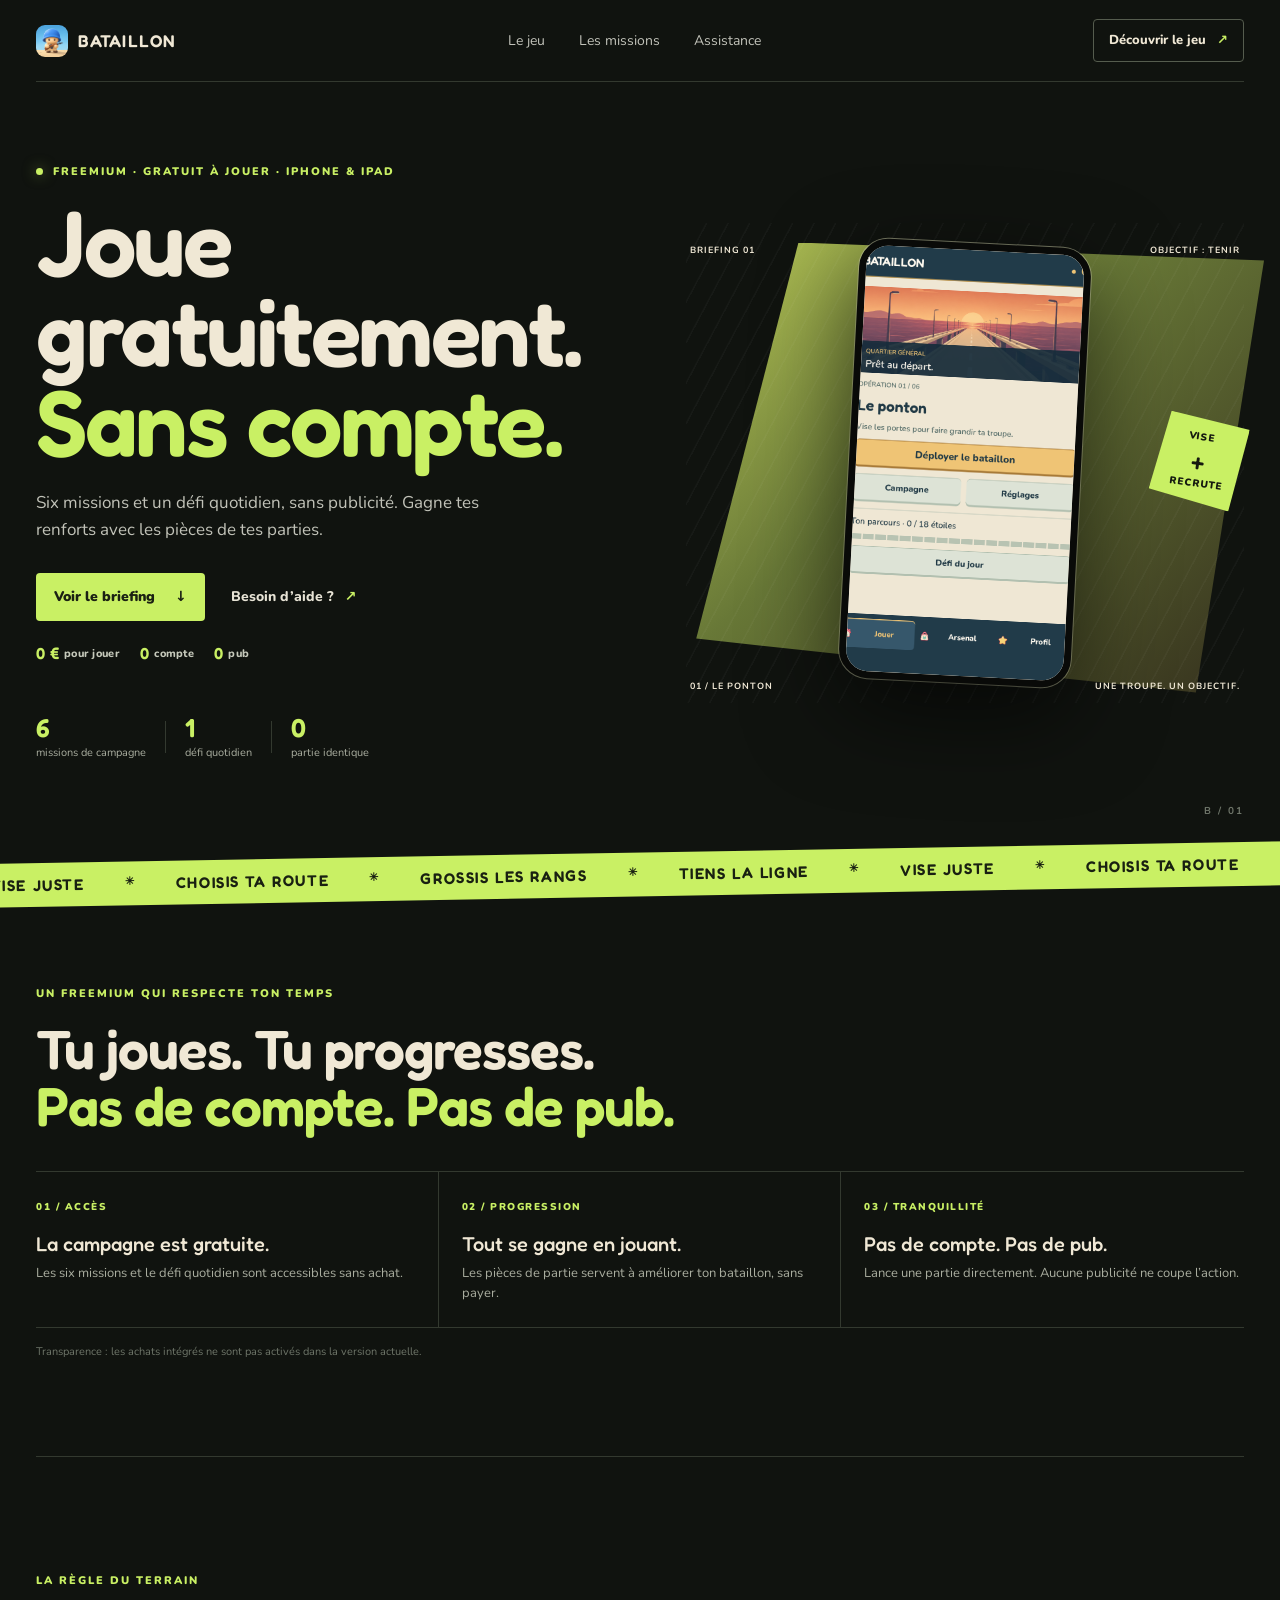
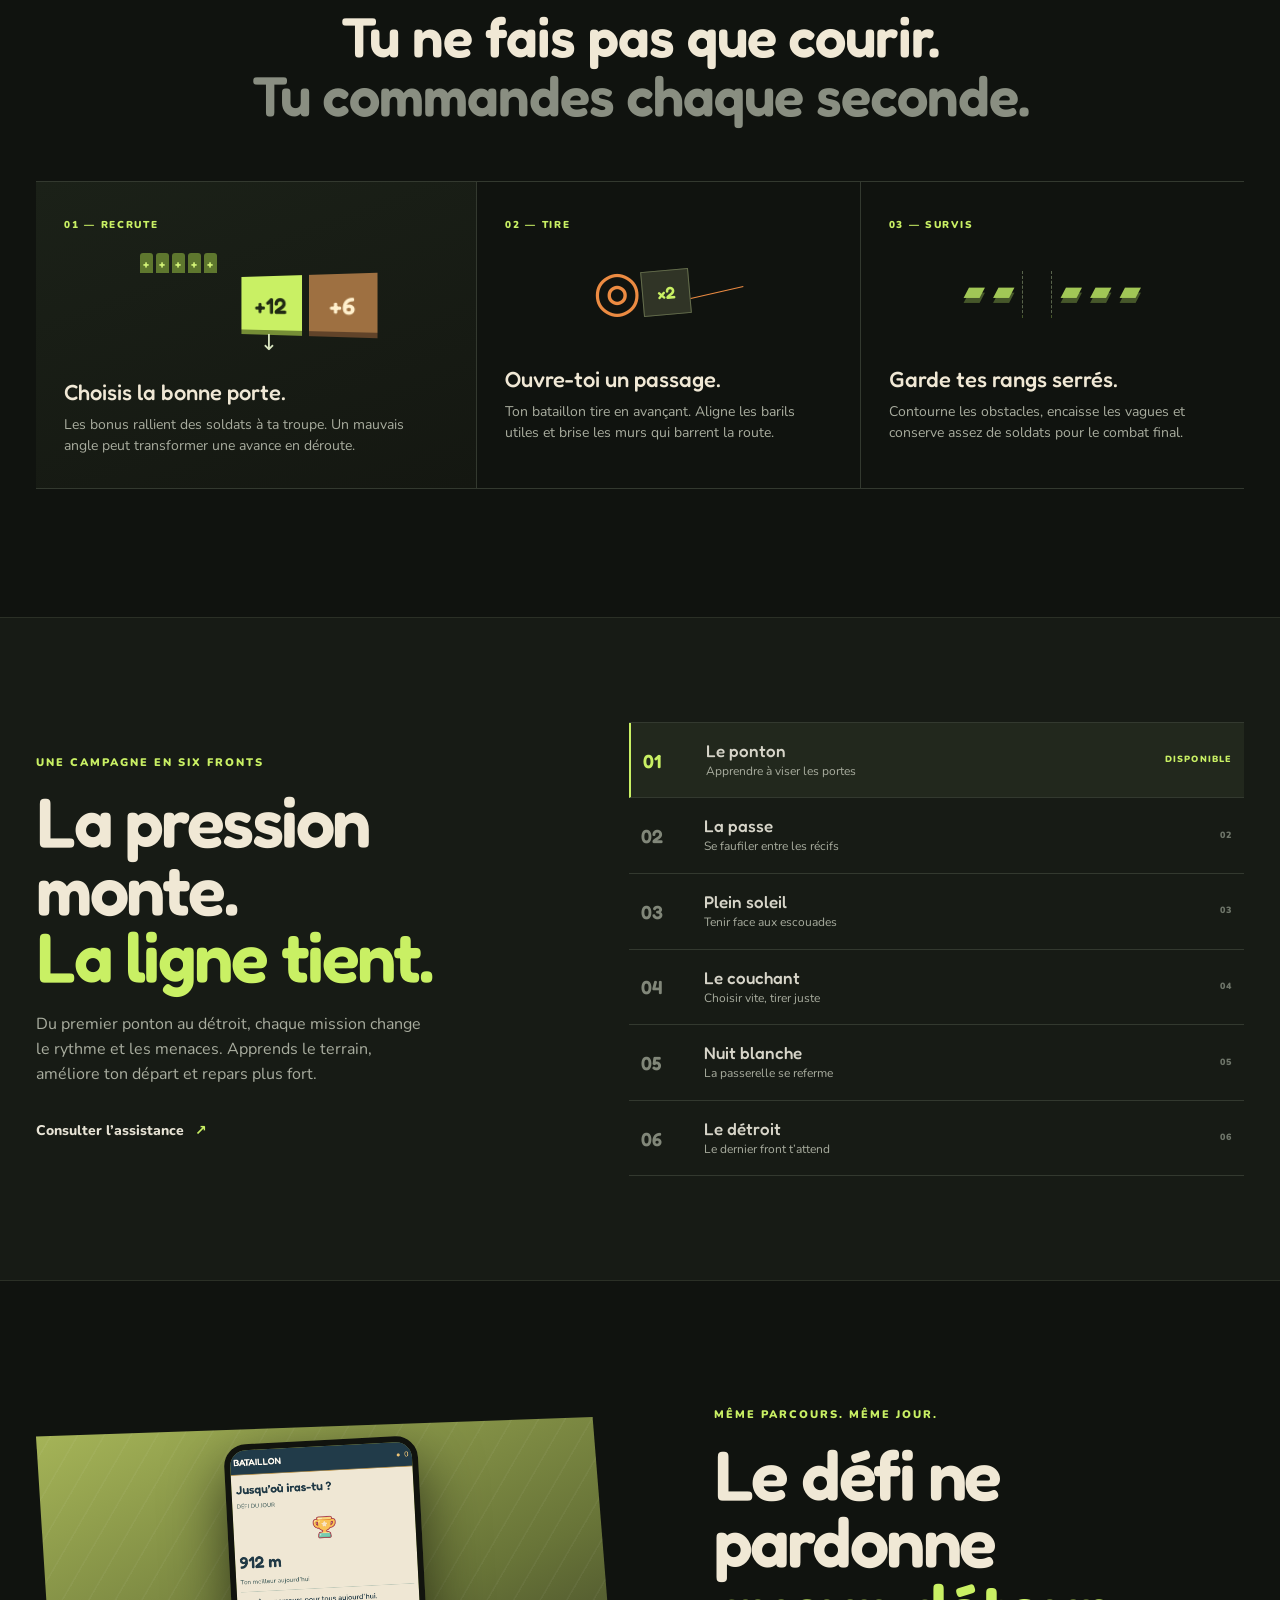
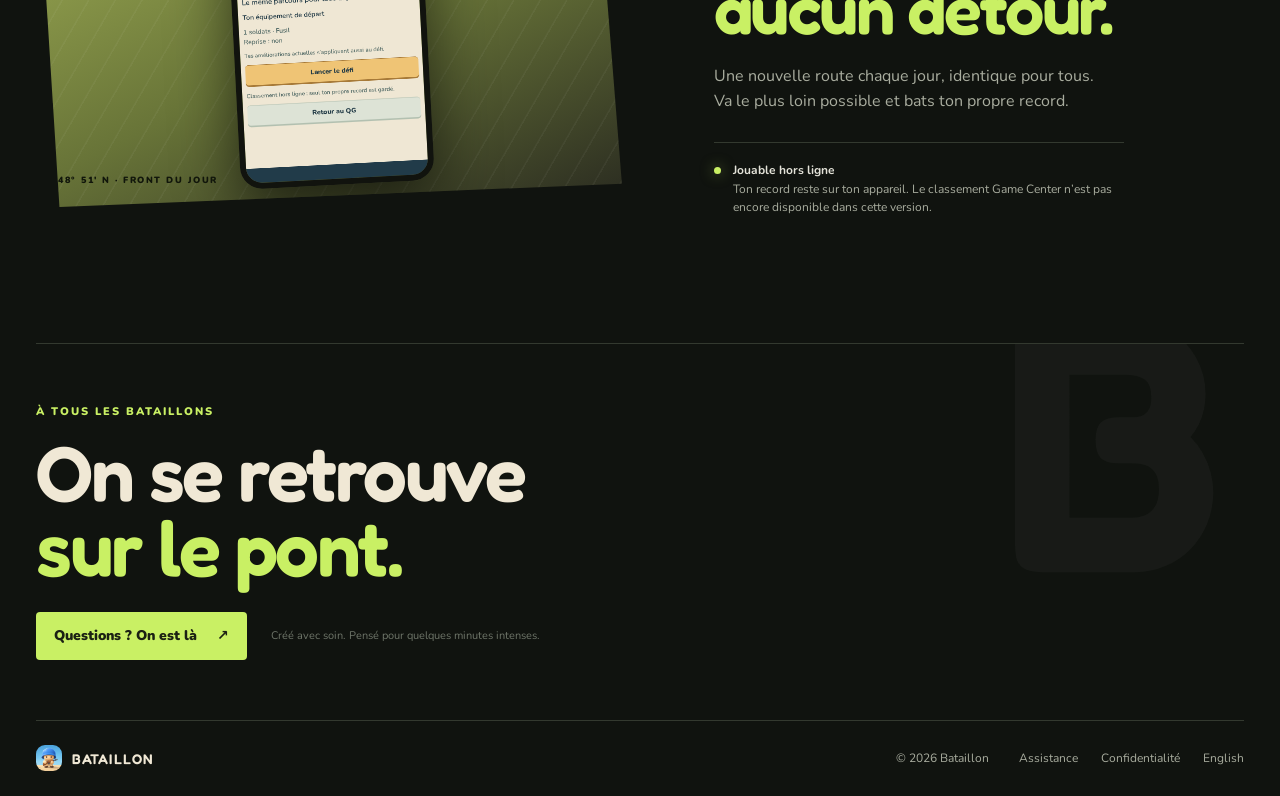
==== commit 2c717b26: "Add English website pages" ====
--- a/index.html
+++ b/index.html
@@ -65,7 +65,7 @@
     <section class="closing wrap"><p class="eyebrow">À tous les bataillons</p><h2>On se retrouve<br><em>sur le pont.</em></h2><div class="closing-links"><a class="button button-primary" href="assistance/">Questions ? On est là <span aria-hidden="true">↗</span></a><span>Créé avec soin. Pensé pour quelques minutes intenses.</span></div><div class="closing-mark" aria-hidden="true">B</div></section>
   </main>
 
-  <footer class="site-footer wrap"><a class="brand" href="./"><img src="assets/icone.png" alt=""><span>BATAILLON</span></a><span class="copyright">© <span id="year">2026</span> Bataillon</span><nav aria-label="Liens légaux"><a href="assistance/">Assistance</a><a href="confidentialite/">Confidentialité</a></nav></footer>
+  <footer class="site-footer wrap"><a class="brand" href="./"><img src="assets/icone.png" alt=""><span>BATAILLON</span></a><span class="copyright">© <span id="year">2026</span> Bataillon</span><nav aria-label="Liens légaux"><a href="assistance/">Assistance</a><a href="confidentialite/">Confidentialité</a><a href="en/">English</a></nav></footer>
   <script>document.getElementById('year').textContent=new Date().getFullYear();</script>
 </body>
 </html>
